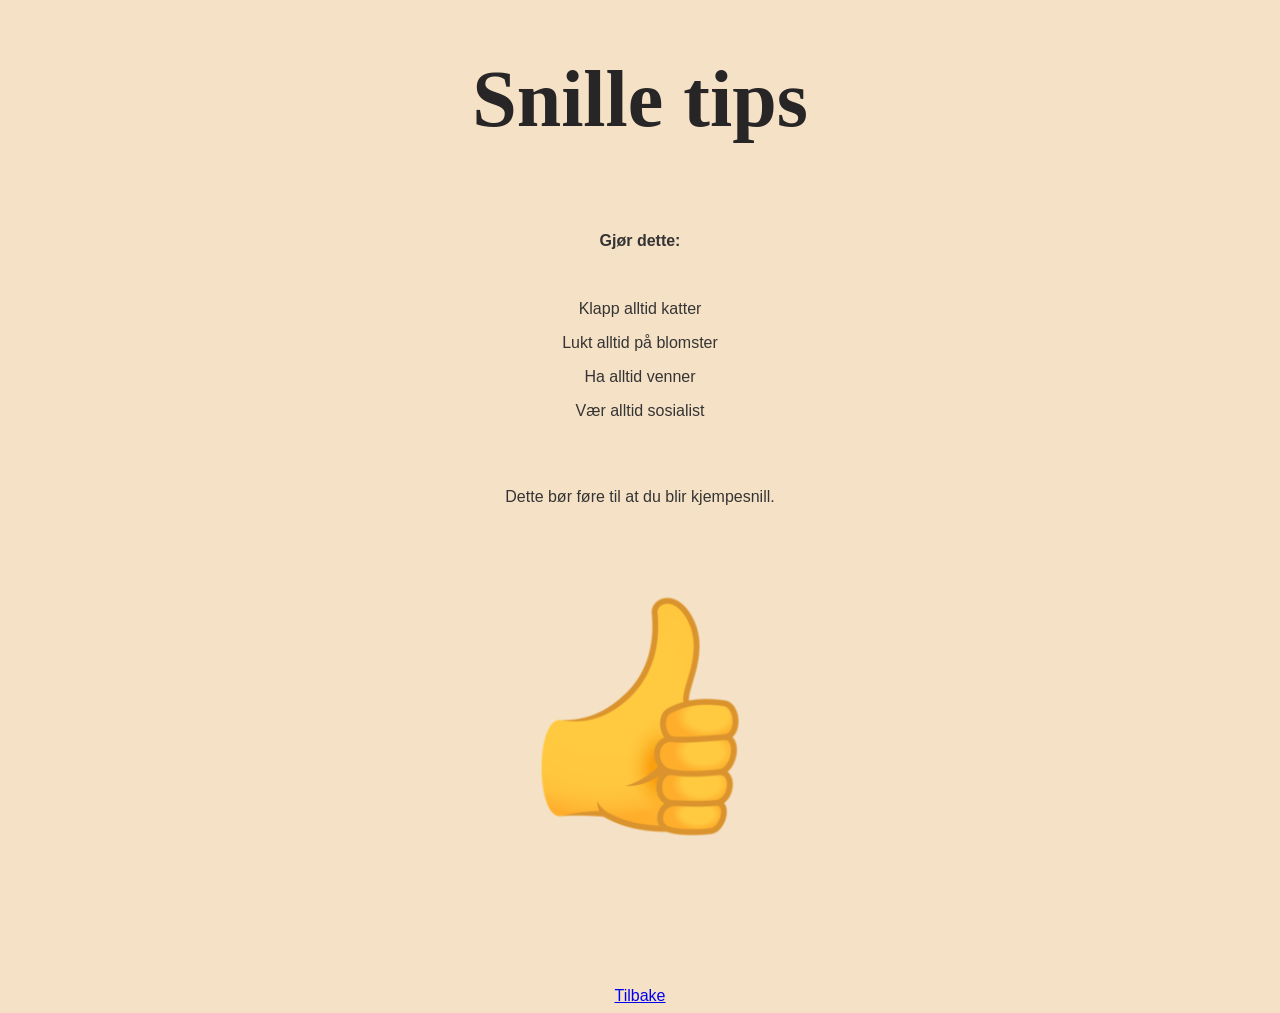
==== snille-tips/index.html @ 0fe7479e "liten fix" ====
<!doctype html>
                <html>
    
                  <head>
                    <meta charset="utf-8">
                    <title>Snille tips</title>
<link rel="icon" href="../Bilder/favicon.ico">
                   <meta name="viewport" content="width=device-width, initial-scale=1">

 <link rel="stylesheet" type="text/css" href="../style.css" />                 
</head>

                  <body>
                    <h1>Snille tips</h1>
                    <br>
                    <p><strong>Gjør dette:</strong></p><br>
                    
                        <p>Klapp alltid katter</p>
                        <p>Lukt alltid på blomster</p>
                        <p>Ha alltid venner</p>
                        <p>Vær alltid sosialist</p>
                    
                    <br>
                    <br>
                    <p>Dette bør føre til at du blir kjempesnill.</p><br>

                    
                    <img src="../Bilder/tommel-opp.png" class="tommel">
                    <br>
                    <br>
                    <br>
                    <br>
                    <br>
                    <br>

                    <footer>
                      <a href="../index.html">Tilbake</a>
                    </footer>  
                  </body>
    
                </html>
---- style.css ----
h1 {
  color: rgb(39, 37, 38);
  font-size: 80px;
  text-align: center;
  font-family: Garamond;
  font-weight: 800;
}
img {
    width: 50%;
    margin-top: 50px;
    margin-bottom: 50px;
    margin-left: auto;
    margin-right: auto;
}
body {
    text-align: center;
    font-family: Verdana, Geneva, Tahoma, sans-serif;
    font-weight: 500;
    color: rgb(53, 52, 52);
    background: #f5e2c6;
}    
.tommel {
    width: 20%;
}
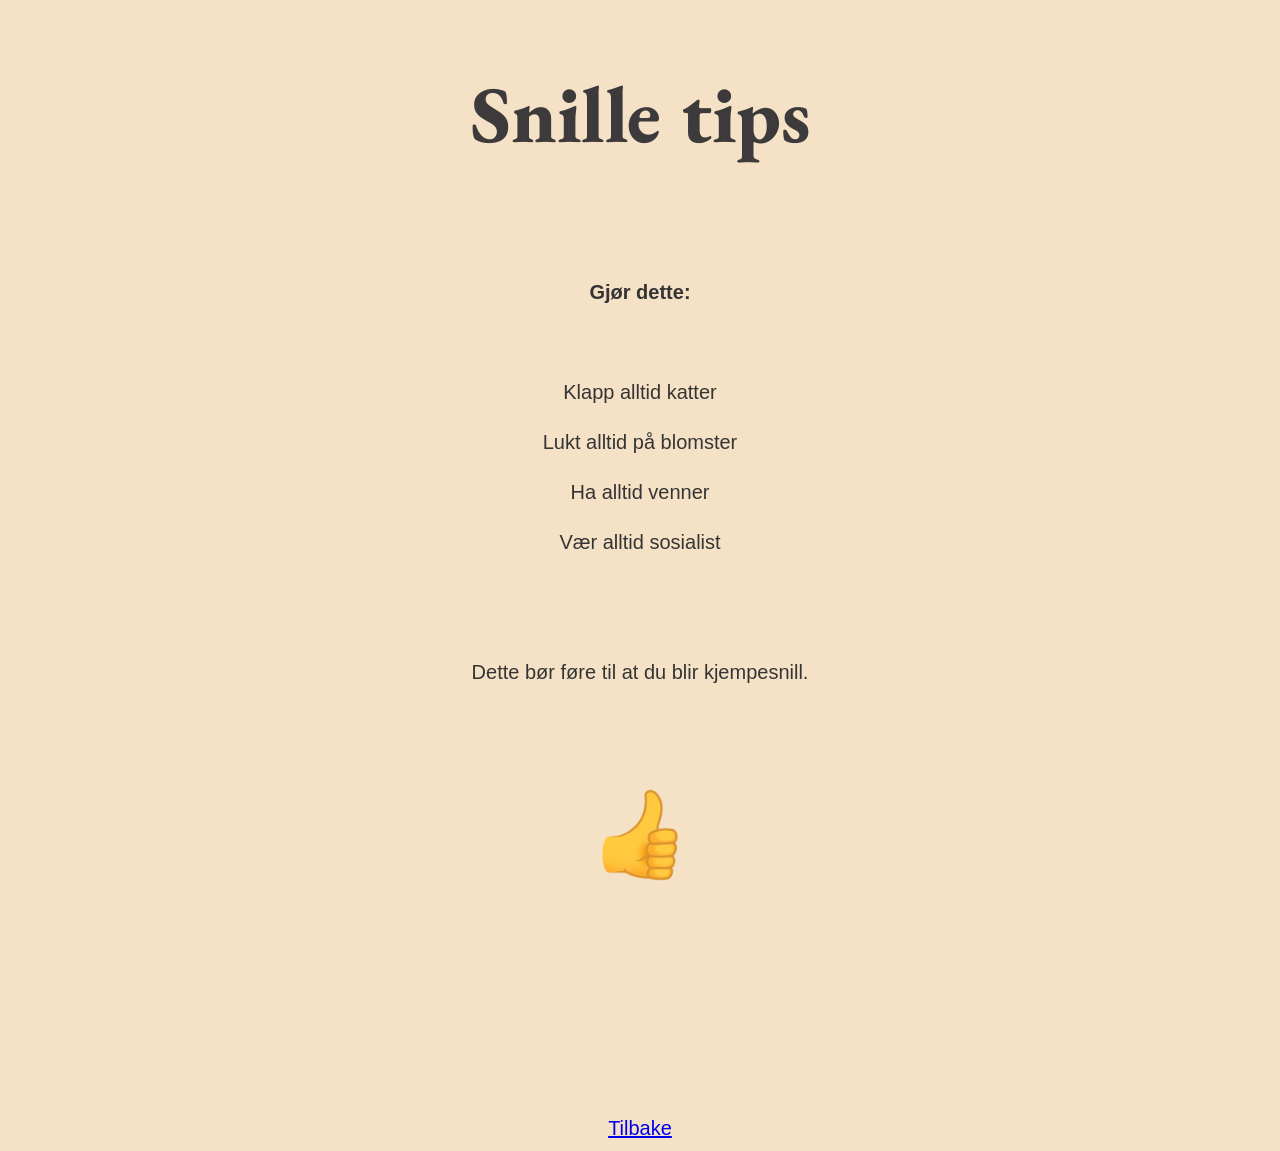
==== commit ed7a3cd8: "." ====
--- a/snille-tips/index.html
+++ b/snille-tips/index.html
@@ -4,11 +4,13 @@
                   <head>
                     <meta charset="utf-8">
                     <title>Snille tips</title>
-<link rel="icon" href="../Bilder/favicon.ico">
-                   <meta name="viewport" content="width=device-width, initial-scale=1">
-
- <link rel="stylesheet" type="text/css" href="../style.css" />                 
-</head>
+                    <link rel="icon" href="../Bilder/favicon.ico">
+                    <meta name="viewport" content="width=device-width, initial-scale=1">
+                    <link rel="preconnect" href="https://fonts.googleapis.com">
+                    <link rel="preconnect" href="https://fonts.gstatic.com" crossorigin>
+                    <link href="https://fonts.googleapis.com/css2?family=EB+Garamond:wght@400;500;600;700;800&display=swap" rel="stylesheet">  
+                    <link rel="stylesheet" type="text/css" href="../style.css" />                 
+                  </head>
 
                   <body>
                     <h1>Snille tips</h1>
@@ -34,7 +36,7 @@
                     <br>
 
                     <footer>
-                      <a href="../index.html">Tilbake</a>
+                      <a href="../">Tilbake</a>
                     </footer>  
                   </body>
     
--- a/style.css
+++ b/style.css
@@ -1,24 +1,29 @@
 h1 {
-  color: rgb(39, 37, 38);
-  font-size: 80px;
+  color: rgb(61, 58, 60);
+  font-size: clamp(2.25rem, 8vw, 5rem);
   text-align: center;
-  font-family: Garamond;
+  font-family: "EB Garamond", Garamond, Georgia, serif;
   font-weight: 800;
+  overflow-wrap: break-word;
 }
+
 img {
-    width: 50%;
-    margin-top: 50px;
-    margin-bottom: 50px;
-    margin-left: auto;
-    margin-right: auto;
+    display: block;
+    width: min(50%, 500px);
+    height: auto;
+    margin: 50px auto;
 }
+
 body {
     text-align: center;
     font-family: Verdana, Geneva, Tahoma, sans-serif;
+    font-size: clamp(1rem, 2.5vw, 1.25rem);
+    line-height: 1.5;
     font-weight: 500;
     color: rgb(53, 52, 52);
     background: #f5e2c6;
-}    
+} 
+
 .tommel {
-    width: 20%;
+    width: clamp(3.5rem, 10vw, 6rem);
 }
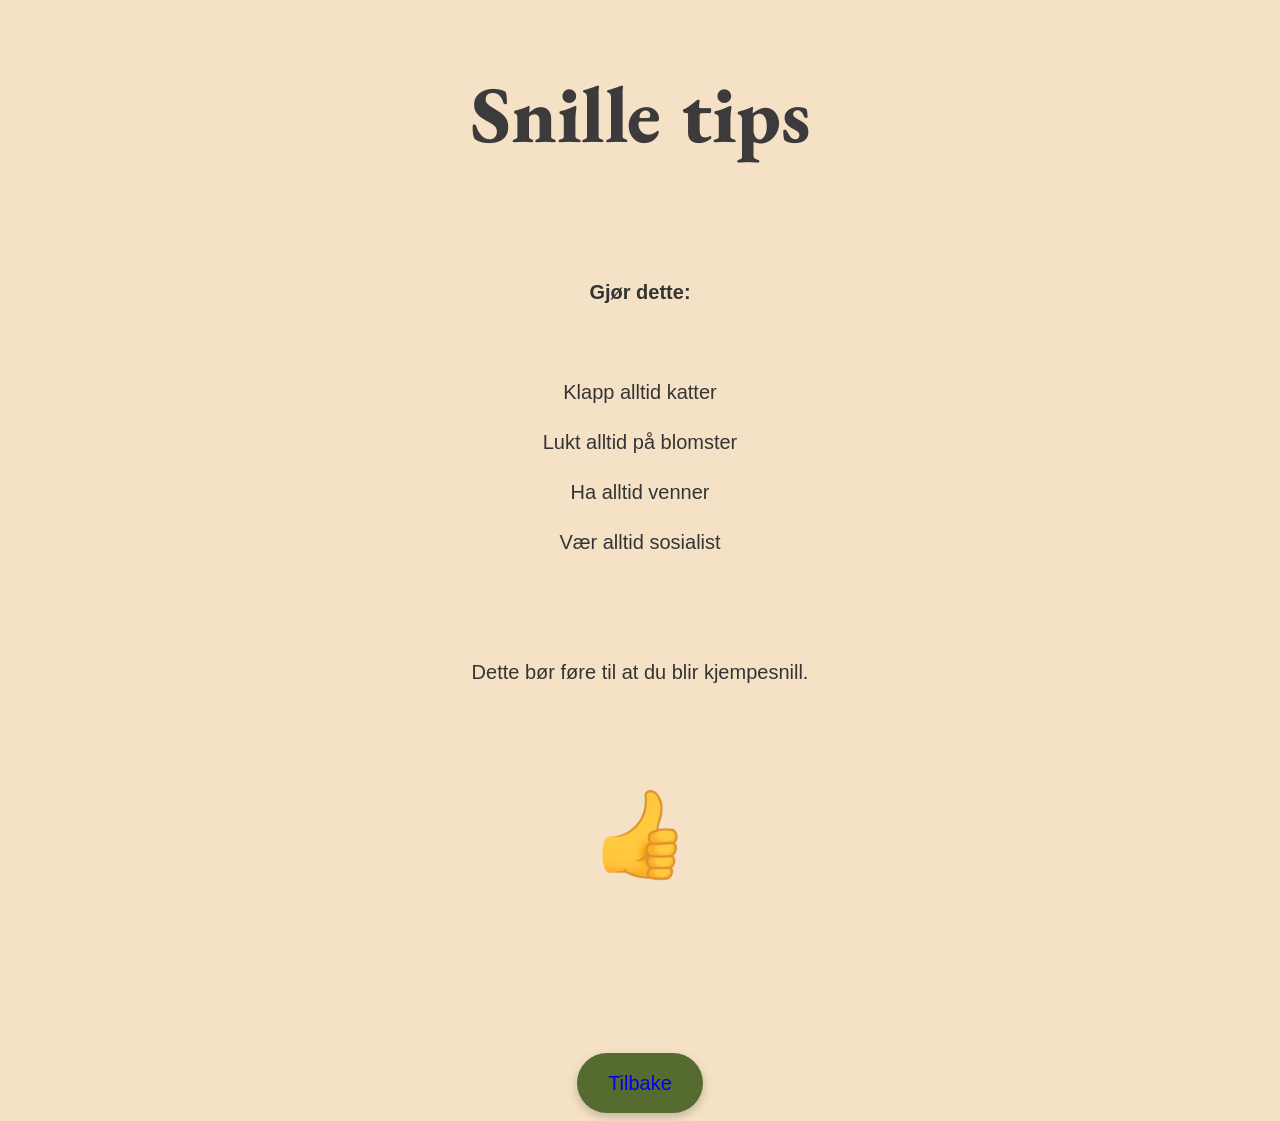
==== commit dc1a8689: "knapp" ====
--- a/snille-tips/index.html
+++ b/snille-tips/index.html
@@ -32,11 +32,10 @@
                     <br>
                     <br>
                     <br>
-                    <br>
-                    <br>
+                  
 
                     <footer>
-                      <a href="../">Tilbake</a>
+                      <a href="../" class=knapp>Tilbake</a>
                     </footer>  
                   </body>
     
--- a/style.css
+++ b/style.css
@@ -26,4 +26,34 @@
 
 .tommel {
     width: clamp(3.5rem, 10vw, 6rem);
+}
+
+.knapp {
+display: inline-block;
+padding: 0.75rem 1.75rem;
+background-color: darkolivegreen;
+color:#f5e2c6
+font-family: Verdana, Geneva, Tahoma, sans-serif;
+font-size: 1.25rem;
+text-decoration: none;
+border-radius: 999px;
+border: 3px solid transparent;
+box-shadow: 0 4px 10px rgba(0, 0, 0, 0.2);
+transition: transform 0.15s ease, box-shadow 0.15s ease, border-color 0.15s ease; background 0.15s ease;
+}
+
+.knapp:hover {
+border-color: rgb(61, 58, 60);
+transform: translateY(-2px);
+box-shadow: 0 6px 14px rgba(0, 0, 0, 0.25);
+}
+
+.knapp:active {
+  transform: translateY(0);
+  box-shadow: 0 2px 5px rgba(0, 0, 0, 0.2);
+}
+
+.knapp:focus-visible {
+  outline: 3px solid rgb(61, 58, 60);
+  outline-offset: 3px;
 }
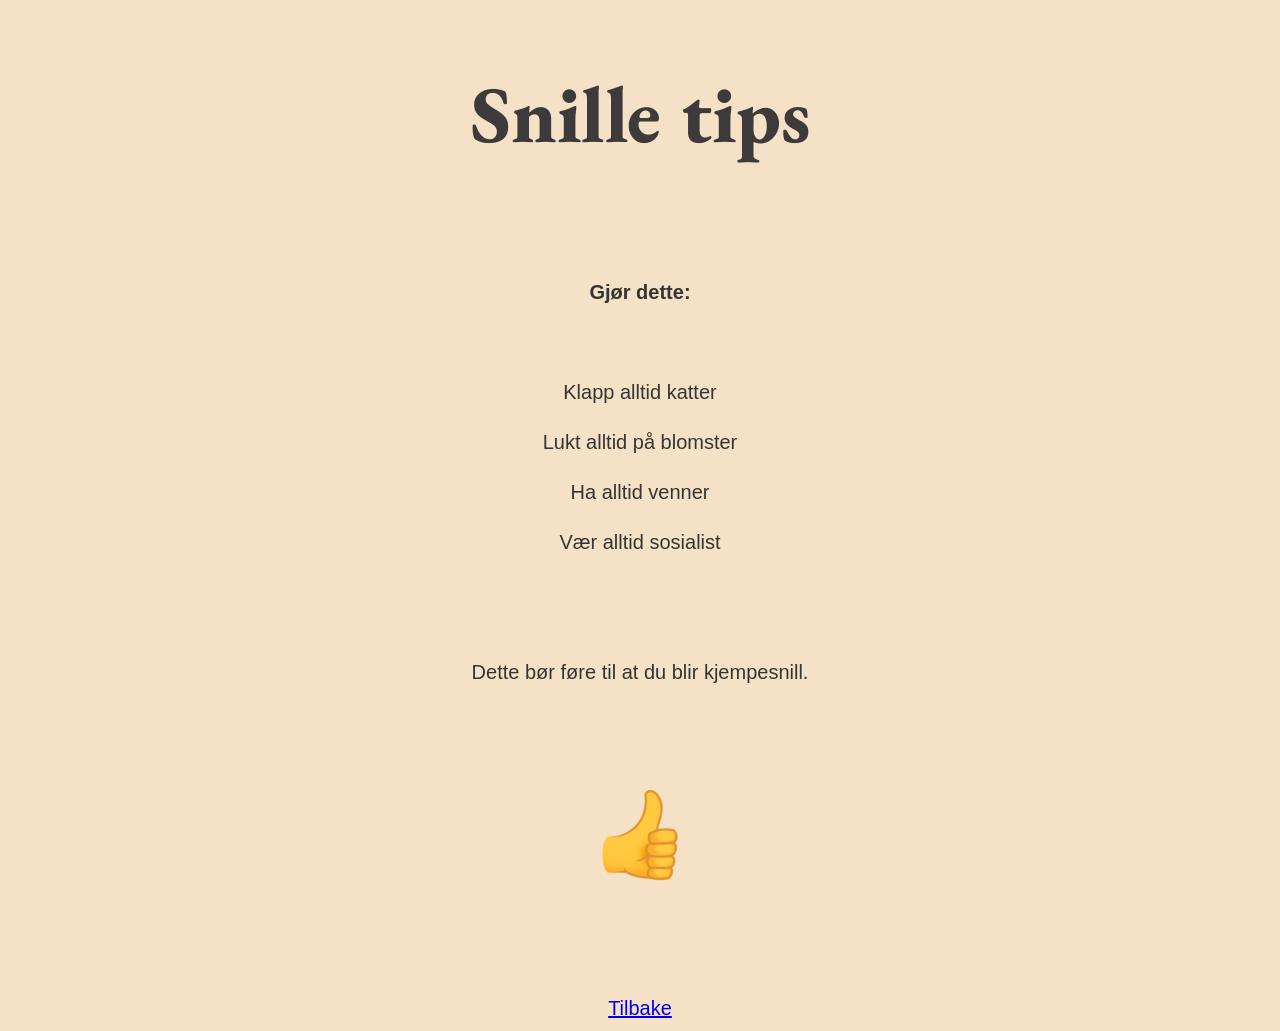
==== commit 415c476e: "Update index.html" ====
--- a/snille-tips/index.html
+++ b/snille-tips/index.html
@@ -30,12 +30,10 @@
                     <img src="../Bilder/tommel-opp.png" class="tommel">
                     <br>
                     <br>
-                    <br>
-                    <br>
-                  
+               
 
                     <footer>
-                      <a href="../" class=knapp>Tilbake</a>
+                      <a href="../">Tilbake</a>
                     </footer>  
                   </body>
     
--- a/style.css
+++ b/style.css
@@ -32,19 +32,19 @@
 display: inline-block;
 padding: 0.75rem 1.75rem;
 background-color: darkolivegreen;
-color:#f5e2c6
+color:#f5e2c6;
 font-family: Verdana, Geneva, Tahoma, sans-serif;
 font-size: 1.25rem;
 text-decoration: none;
 border-radius: 999px;
-border: 3px solid transparent;
+border: 2px solid transparent;
 box-shadow: 0 4px 10px rgba(0, 0, 0, 0.2);
 transition: transform 0.15s ease, box-shadow 0.15s ease, border-color 0.15s ease; background 0.15s ease;
 }
 
 .knapp:hover {
 border-color: rgb(61, 58, 60);
-transform: translateY(-2px);
+transform: translateY(-1px);
 box-shadow: 0 6px 14px rgba(0, 0, 0, 0.25);
 }
 
